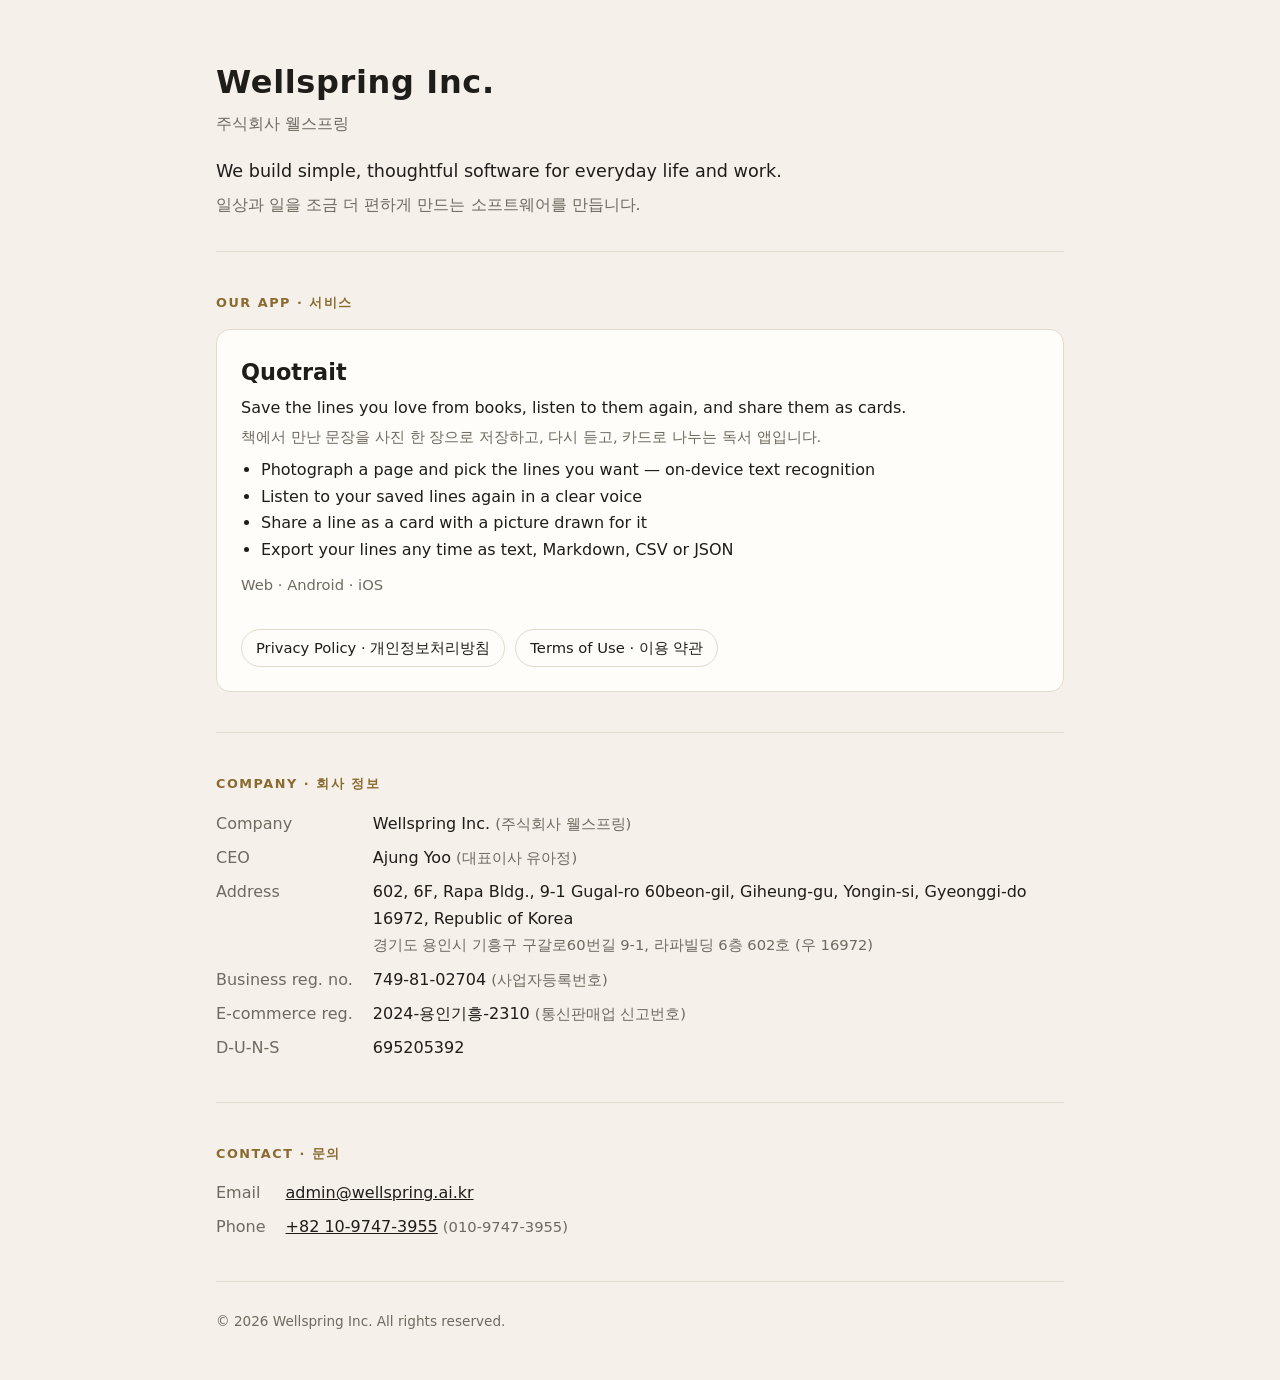
==== index.html @ 03c56001 "웰스프링 회사 사이트 첫 판: 회사 정보, Quotrait 소개, 개인정보처리방침·이용 약관 Co-Authored-By: Claude Opus 5.5 <noreply@anthrop" ====
<!doctype html>
<html lang="en">
<head>
<meta charset="utf-8">
<meta name="viewport" content="width=device-width, initial-scale=1">
<title>Wellspring Inc. · 주식회사 웰스프링</title>
<meta name="description" content="Wellspring Inc. (주식회사 웰스프링) is a software company in Yongin, Korea, and the developer of Quotrait, a reading app for saving and replaying lines from books.">
<style>
:root { color-scheme: light dark; --bg: #F5F1EA; --card: #FFFDF9; --ink: #1F1D1A; --muted: #6F6A60; --rule: #E2DACD; --accent: #8A6A2F; }
@media (prefers-color-scheme: dark) { :root { --bg: #151315; --card: #1D1A1D; --ink: #ECE7DD; --muted: #9A948A; --rule: #2E2B2F; --accent: #D2B074; } }
* { box-sizing: border-box; }
body { margin: 0; background: var(--bg); color: var(--ink); font: 16px/1.65 system-ui, -apple-system, "Segoe UI", "Noto Sans KR", sans-serif; }
.wrap { max-width: 880px; margin: 0 auto; padding: 0 16px; }
header { padding: 56px 0 32px; border-bottom: 1px solid var(--rule); }
.mark { font-weight: 700; letter-spacing: .02em; font-size: 2rem; margin: 0; }
.mark small { display: block; font-size: 1rem; font-weight: 500; color: var(--muted); letter-spacing: 0; margin-top: 2px; }
.lead { font-size: 1.1rem; max-width: 640px; margin: 20px 0 0; }
.lead + .lead { color: var(--muted); font-size: 1rem; margin-top: 6px; }
section { padding: 40px 0; border-bottom: 1px solid var(--rule); }
h2 { font-size: .8rem; text-transform: uppercase; letter-spacing: .12em; color: var(--accent); margin: 0 0 16px; }
.app { display: grid; gap: 20px; background: var(--card); border: 1px solid var(--rule); border-radius: 14px; padding: 24px; }
.app h3 { margin: 0; font-size: 1.4rem; }
.app p { margin: 4px 0; }
.app ul { margin: 8px 0 0; padding-left: 20px; }
.links { display: flex; flex-wrap: wrap; gap: 10px; margin-top: 8px; }
.links a { color: var(--ink); text-decoration: none; border: 1px solid var(--rule); border-radius: 999px; padding: 6px 14px; font-size: .92rem; }
.links a:hover { border-color: var(--accent); }
dl { display: grid; grid-template-columns: max-content 1fr; gap: 8px 20px; margin: 0; }
dt { color: var(--muted); }
dd { margin: 0; overflow-wrap: anywhere; }
.ko { color: var(--muted); font-size: .92rem; }
a { color: inherit; }
footer { padding: 28px 0 48px; color: var(--muted); font-size: .85rem; }
@media (max-width: 560px) { dl { grid-template-columns: 1fr; gap: 2px; } dd { margin-bottom: 10px; } header { padding-top: 40px; } }
</style>
</head>
<body>
<div class="wrap">

<header>
  <p class="mark">Wellspring Inc.<small>주식회사 웰스프링</small></p>
  <p class="lead">We build simple, thoughtful software for everyday life and work.</p>
  <p class="lead">일상과 일을 조금 더 편하게 만드는 소프트웨어를 만듭니다.</p>
</header>

<section>
  <h2>Our app · 서비스</h2>
  <div class="app">
    <div>
      <h3>Quotrait</h3>
      <p>Save the lines you love from books, listen to them again, and share them as cards.</p>
      <p class="ko">책에서 만난 문장을 사진 한 장으로 저장하고, 다시 듣고, 카드로 나누는 독서 앱입니다.</p>
      <ul>
        <li>Photograph a page and pick the lines you want — on-device text recognition</li>
        <li>Listen to your saved lines again in a clear voice</li>
        <li>Share a line as a card with a picture drawn for it</li>
        <li>Export your lines any time as text, Markdown, CSV or JSON</li>
      </ul>
      <p class="ko" style="margin-top:10px">Web · Android · iOS</p>
    </div>
    <div class="links">
      <a href="/quotrait/privacy.html">Privacy Policy · 개인정보처리방침</a>
      <a href="/quotrait/terms.html">Terms of Use · 이용 약관</a>
    </div>
  </div>
</section>

<section>
  <h2>Company · 회사 정보</h2>
  <dl>
    <dt>Company</dt><dd>Wellspring Inc. <span class="ko">(주식회사 웰스프링)</span></dd>
    <dt>CEO</dt><dd>Ajung Yoo <span class="ko">(대표이사 유아정)</span></dd>
    <dt>Address</dt><dd>602, 6F, Rapa Bldg., 9-1 Gugal-ro 60beon-gil, Giheung-gu, Yongin-si, Gyeonggi-do 16972, Republic of Korea<br><span class="ko">경기도 용인시 기흥구 구갈로60번길 9-1, 라파빌딩 6층 602호 (우 16972)</span></dd>
    <dt>Business reg. no.</dt><dd>749-81-02704 <span class="ko">(사업자등록번호)</span></dd>
    <dt>E-commerce reg.</dt><dd>2024-용인기흥-2310 <span class="ko">(통신판매업 신고번호)</span></dd>
    <dt>D-U-N-S</dt><dd>695205392</dd>
  </dl>
</section>

<section>
  <h2>Contact · 문의</h2>
  <dl>
    <dt>Email</dt><dd><a href="mailto:admin@wellspring.ai.kr">admin@wellspring.ai.kr</a></dd>
    <dt>Phone</dt><dd><a href="tel:+821097473955">+82 10-9747-3955</a> <span class="ko">(010-9747-3955)</span></dd>
  </dl>
</section>

<footer>© 2026 Wellspring Inc. All rights reserved.</footer>
</div>
</body>
</html>
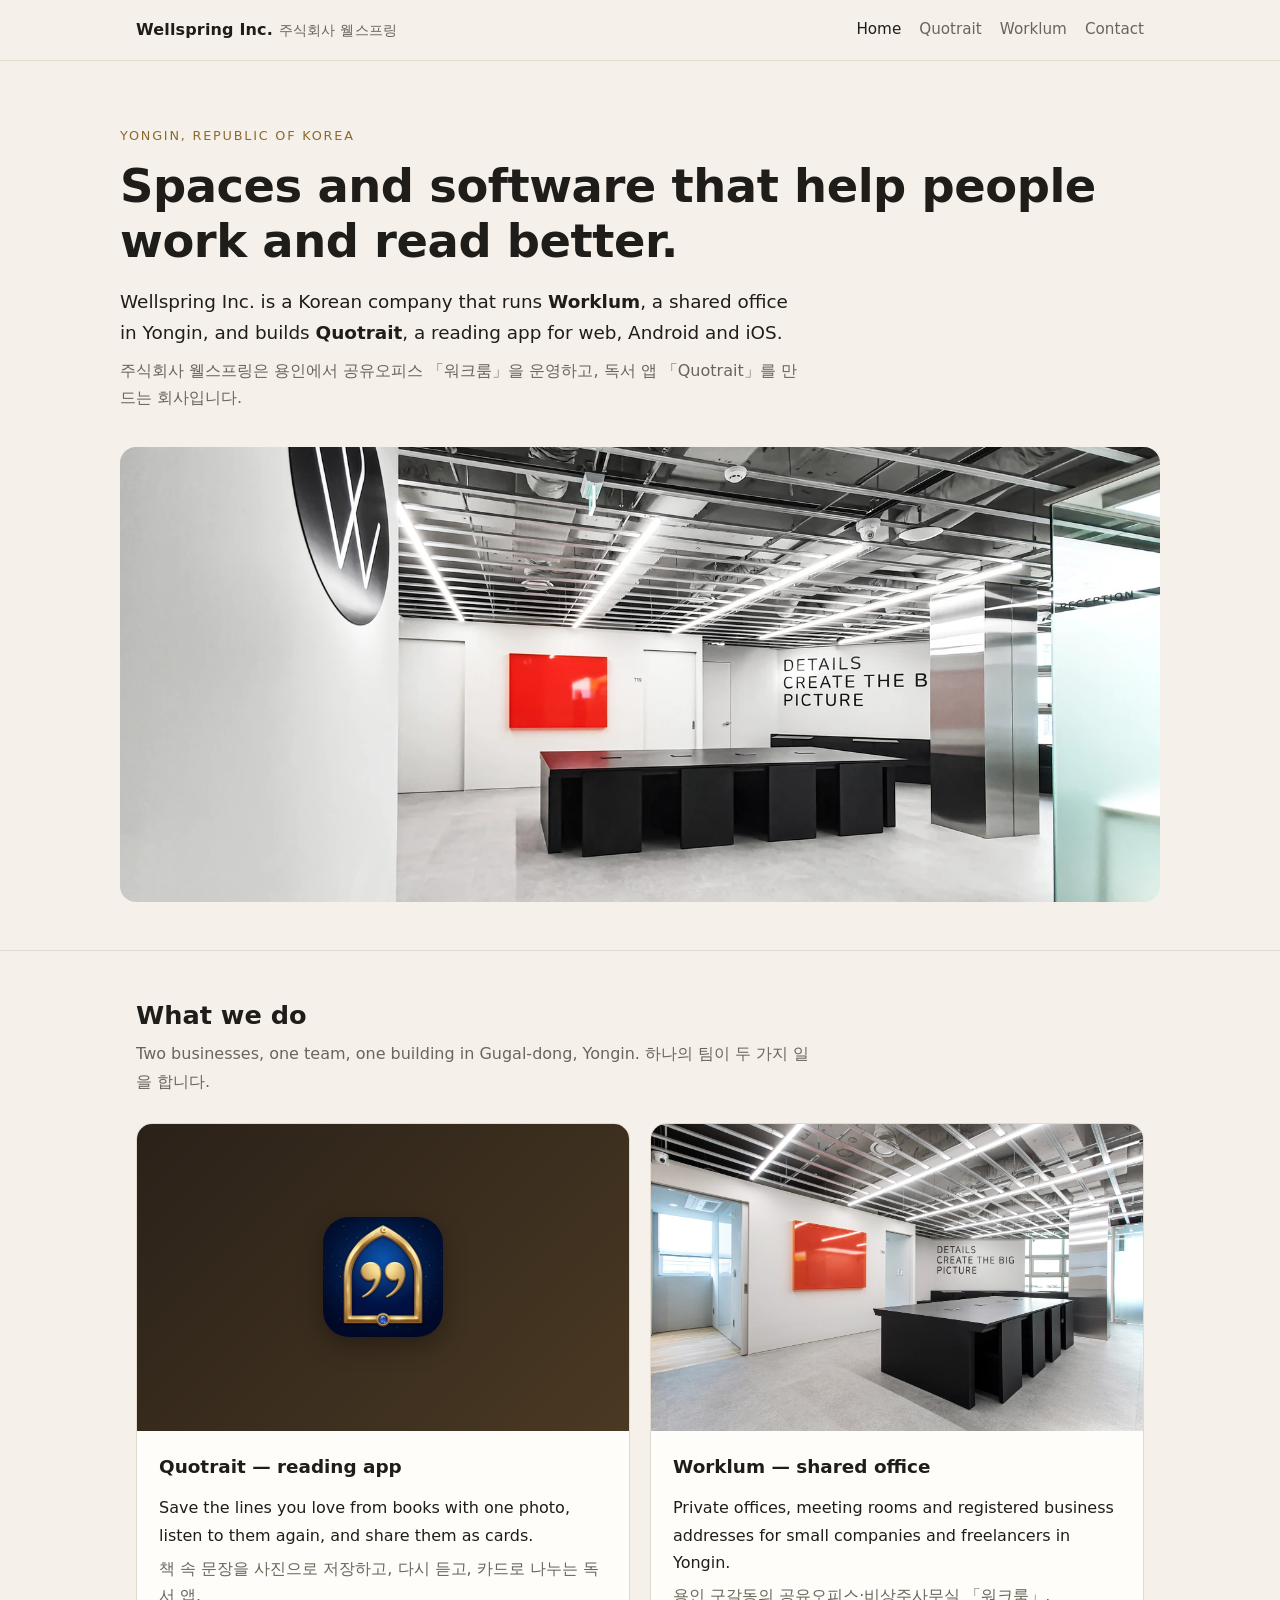
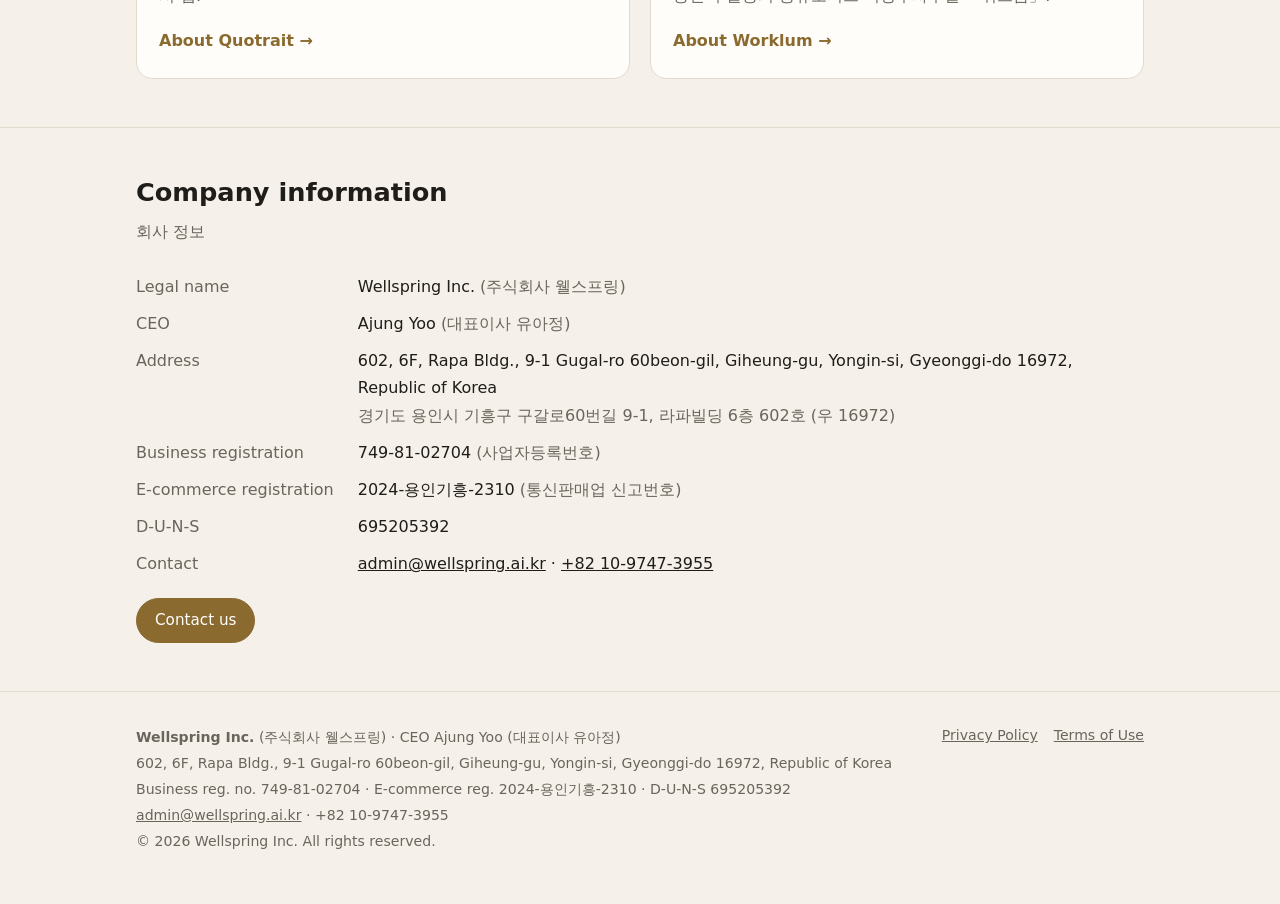
==== commit bfbcff40: "회사 사이트 확장: Quotrait·워크룸·문의 페이지와 사진 추가 (Apple 「최소한의 콘텐츠」 철회 대응) Co-Authored-By: Claude Opus 5.5 <nore" ====
--- a/index.html
+++ b/index.html
@@ -4,88 +4,73 @@
 <meta charset="utf-8">
 <meta name="viewport" content="width=device-width, initial-scale=1">
 <title>Wellspring Inc. · 주식회사 웰스프링</title>
-<meta name="description" content="Wellspring Inc. (주식회사 웰스프링) is a software company in Yongin, Korea, and the developer of Quotrait, a reading app for saving and replaying lines from books.">
-<style>
-:root { color-scheme: light dark; --bg: #F5F1EA; --card: #FFFDF9; --ink: #1F1D1A; --muted: #6F6A60; --rule: #E2DACD; --accent: #8A6A2F; }
-@media (prefers-color-scheme: dark) { :root { --bg: #151315; --card: #1D1A1D; --ink: #ECE7DD; --muted: #9A948A; --rule: #2E2B2F; --accent: #D2B074; } }
-* { box-sizing: border-box; }
-body { margin: 0; background: var(--bg); color: var(--ink); font: 16px/1.65 system-ui, -apple-system, "Segoe UI", "Noto Sans KR", sans-serif; }
-.wrap { max-width: 880px; margin: 0 auto; padding: 0 16px; }
-header { padding: 56px 0 32px; border-bottom: 1px solid var(--rule); }
-.mark { font-weight: 700; letter-spacing: .02em; font-size: 2rem; margin: 0; }
-.mark small { display: block; font-size: 1rem; font-weight: 500; color: var(--muted); letter-spacing: 0; margin-top: 2px; }
-.lead { font-size: 1.1rem; max-width: 640px; margin: 20px 0 0; }
-.lead + .lead { color: var(--muted); font-size: 1rem; margin-top: 6px; }
-section { padding: 40px 0; border-bottom: 1px solid var(--rule); }
-h2 { font-size: .8rem; text-transform: uppercase; letter-spacing: .12em; color: var(--accent); margin: 0 0 16px; }
-.app { display: grid; gap: 20px; background: var(--card); border: 1px solid var(--rule); border-radius: 14px; padding: 24px; }
-.app h3 { margin: 0; font-size: 1.4rem; }
-.app p { margin: 4px 0; }
-.app ul { margin: 8px 0 0; padding-left: 20px; }
-.links { display: flex; flex-wrap: wrap; gap: 10px; margin-top: 8px; }
-.links a { color: var(--ink); text-decoration: none; border: 1px solid var(--rule); border-radius: 999px; padding: 6px 14px; font-size: .92rem; }
-.links a:hover { border-color: var(--accent); }
-dl { display: grid; grid-template-columns: max-content 1fr; gap: 8px 20px; margin: 0; }
-dt { color: var(--muted); }
-dd { margin: 0; overflow-wrap: anywhere; }
-.ko { color: var(--muted); font-size: .92rem; }
-a { color: inherit; }
-footer { padding: 28px 0 48px; color: var(--muted); font-size: .85rem; }
-@media (max-width: 560px) { dl { grid-template-columns: 1fr; gap: 2px; } dd { margin-bottom: 10px; } header { padding-top: 40px; } }
-</style>
+<meta name="description" content="Wellspring Inc. (주식회사 웰스프링) runs Worklum, a shared office in Yongin, Korea, and develops Quotrait, a reading app for saving and replaying lines from books.">
+<link rel="icon" href="/favicon.png" type="image/png">
+<link rel="stylesheet" href="/style.css">
 </head>
 <body>
-<div class="wrap">
+<header class="top"><div class="wrap">
+  <a class="brand" href="/">Wellspring Inc.<span>주식회사 웰스프링</span></a>
+  <nav class="nav" aria-label="Main"><a href="/" aria-current="page">Home</a><a href="/quotrait/">Quotrait</a><a href="/worklum.html">Worklum</a><a href="/contact.html">Contact</a></nav>
+</div></header>
+<main>
+<div class="wrap hero">
+  <p class="eyebrow">Yongin, Republic of Korea</p>
+  <h1>Spaces and software that help people work and read better.</h1>
+  <p class="lead">Wellspring Inc. is a Korean company that runs <strong>Worklum</strong>, a shared office in Yongin, and builds <strong>Quotrait</strong>, a reading app for web, Android and iOS.</p>
+  <p class="lead ko">주식회사 웰스프링은 용인에서 공유오피스 「워크룸」을 운영하고, 독서 앱 「Quotrait」를 만드는 회사입니다.</p>
+  <div class="hero-img"><img src="/img/hero-1600.webp" alt="Worklum shared office lounge on the 7th floor of Rapa Building, Yongin" width="1600" height="700"></div>
+</div>
 
-<header>
-  <p class="mark">Wellspring Inc.<small>주식회사 웰스프링</small></p>
-  <p class="lead">We build simple, thoughtful software for everyday life and work.</p>
-  <p class="lead">일상과 일을 조금 더 편하게 만드는 소프트웨어를 만듭니다.</p>
-</header>
+<section><div class="wrap">
+  <h2>What we do</h2>
+  <p class="sub">Two businesses, one team, one building in Gugal-dong, Yongin. <span class="ko">하나의 팀이 두 가지 일을 합니다.</span></p>
+  <div class="grid">
+    <article class="card">
+      <div class="pic icon"><img src="/img/quotrait-icon-256.png" alt="Quotrait app icon" width="120" height="120"></div>
+      <div class="body">
+        <h3>Quotrait — reading app</h3>
+        <p>Save the lines you love from books with one photo, listen to them again, and share them as cards.</p>
+        <p class="ko">책 속 문장을 사진으로 저장하고, 다시 듣고, 카드로 나누는 독서 앱.</p>
+        <a class="more" href="/quotrait/">About Quotrait →</a>
+      </div>
+    </article>
+    <article class="card">
+      <div class="pic"><img src="/img/lounge-7f.webp" alt="Worklum lounge" width="800" height="500" loading="lazy"></div>
+      <div class="body">
+        <h3>Worklum — shared office</h3>
+        <p>Private offices, meeting rooms and registered business addresses for small companies and freelancers in Yongin.</p>
+        <p class="ko">용인 구갈동의 공유오피스·비상주사무실 「워크룸」.</p>
+        <a class="more" href="/worklum.html">About Worklum →</a>
+      </div>
+    </article>
+  </div>
+</div></section>
 
-<section>
-  <h2>Our app · 서비스</h2>
-  <div class="app">
-    <div>
-      <h3>Quotrait</h3>
-      <p>Save the lines you love from books, listen to them again, and share them as cards.</p>
-      <p class="ko">책에서 만난 문장을 사진 한 장으로 저장하고, 다시 듣고, 카드로 나누는 독서 앱입니다.</p>
-      <ul>
-        <li>Photograph a page and pick the lines you want — on-device text recognition</li>
-        <li>Listen to your saved lines again in a clear voice</li>
-        <li>Share a line as a card with a picture drawn for it</li>
-        <li>Export your lines any time as text, Markdown, CSV or JSON</li>
-      </ul>
-      <p class="ko" style="margin-top:10px">Web · Android · iOS</p>
-    </div>
-    <div class="links">
-      <a href="/quotrait/privacy.html">Privacy Policy · 개인정보처리방침</a>
-      <a href="/quotrait/terms.html">Terms of Use · 이용 약관</a>
-    </div>
-  </div>
-</section>
-
-<section>
-  <h2>Company · 회사 정보</h2>
-  <dl>
-    <dt>Company</dt><dd>Wellspring Inc. <span class="ko">(주식회사 웰스프링)</span></dd>
+<section><div class="wrap">
+  <h2>Company information</h2>
+  <p class="sub">회사 정보</p>
+  <dl class="facts">
+    <dt>Legal name</dt><dd>Wellspring Inc. <span class="ko">(주식회사 웰스프링)</span></dd>
     <dt>CEO</dt><dd>Ajung Yoo <span class="ko">(대표이사 유아정)</span></dd>
     <dt>Address</dt><dd>602, 6F, Rapa Bldg., 9-1 Gugal-ro 60beon-gil, Giheung-gu, Yongin-si, Gyeonggi-do 16972, Republic of Korea<br><span class="ko">경기도 용인시 기흥구 구갈로60번길 9-1, 라파빌딩 6층 602호 (우 16972)</span></dd>
-    <dt>Business reg. no.</dt><dd>749-81-02704 <span class="ko">(사업자등록번호)</span></dd>
-    <dt>E-commerce reg.</dt><dd>2024-용인기흥-2310 <span class="ko">(통신판매업 신고번호)</span></dd>
+    <dt>Business registration</dt><dd>749-81-02704 <span class="ko">(사업자등록번호)</span></dd>
+    <dt>E-commerce registration</dt><dd>2024-용인기흥-2310 <span class="ko">(통신판매업 신고번호)</span></dd>
     <dt>D-U-N-S</dt><dd>695205392</dd>
+    <dt>Contact</dt><dd><a href="mailto:admin@wellspring.ai.kr">admin@wellspring.ai.kr</a> · <a href="tel:+821097473955">+82 10-9747-3955</a></dd>
   </dl>
-</section>
-
-<section>
-  <h2>Contact · 문의</h2>
-  <dl>
-    <dt>Email</dt><dd><a href="mailto:admin@wellspring.ai.kr">admin@wellspring.ai.kr</a></dd>
-    <dt>Phone</dt><dd><a href="tel:+821097473955">+82 10-9747-3955</a> <span class="ko">(010-9747-3955)</span></dd>
-  </dl>
-</section>
-
-<footer>© 2026 Wellspring Inc. All rights reserved.</footer>
-</div>
+  <div class="btns"><a class="btn primary" href="/contact.html">Contact us</a></div>
+</div></section>
+</main>
+<footer><div class="wrap cols">
+  <div>
+    <p><strong>Wellspring Inc.</strong> (주식회사 웰스프링) · CEO Ajung Yoo (대표이사 유아정)</p>
+    <p>602, 6F, Rapa Bldg., 9-1 Gugal-ro 60beon-gil, Giheung-gu, Yongin-si, Gyeonggi-do 16972, Republic of Korea</p>
+    <p>Business reg. no. 749-81-02704 · E-commerce reg. 2024-용인기흥-2310 · D-U-N-S 695205392</p>
+    <p><a href="mailto:admin@wellspring.ai.kr">admin@wellspring.ai.kr</a> · +82 10-9747-3955</p>
+    <p>© 2026 Wellspring Inc. All rights reserved.</p>
+  </div>
+  <nav aria-label="Legal"><a href="/quotrait/privacy.html">Privacy Policy</a><a href="/quotrait/terms.html">Terms of Use</a></nav>
+</div></footer>
 </body>
 </html>
--- a/style.css
+++ b/style.css
@@ -0,0 +1,81 @@
+:root { color-scheme: light dark; --bg: #F5F1EA; --card: #FFFDF9; --ink: #1F1D1A; --muted: #6A655B; --rule: #E2DACD; --accent: #8A6A2F; --accent-ink: #FFFFFF; }
+@media (prefers-color-scheme: dark) { :root { --bg: #151315; --card: #1D1A1D; --ink: #ECE7DD; --muted: #A09A90; --rule: #2E2B2F; --accent: #D2B074; --accent-ink: #1A1712; } }
+* { box-sizing: border-box; }
+html { -webkit-text-size-adjust: 100%; }
+body { margin: 0; background: var(--bg); color: var(--ink); font: 16px/1.7 system-ui, -apple-system, "Segoe UI", "Noto Sans KR", sans-serif; }
+img { max-width: 100%; display: block; }
+a { color: inherit; }
+.wrap { max-width: 1040px; margin: 0 auto; padding: 0 16px; }
+
+/* 상단 */
+.top { border-bottom: 1px solid var(--rule); background: var(--bg); position: sticky; top: 0; z-index: 5; }
+.top .wrap { display: flex; align-items: center; justify-content: space-between; gap: 12px; min-height: 60px; flex-wrap: wrap; }
+.brand { font-weight: 700; text-decoration: none; letter-spacing: .01em; }
+.brand span { color: var(--muted); font-weight: 500; margin-left: 6px; font-size: .9rem; }
+.nav { display: flex; gap: 18px; flex-wrap: wrap; font-size: .95rem; }
+.nav a { text-decoration: none; color: var(--muted); padding: 4px 0; }
+.nav a:hover, .nav a[aria-current] { color: var(--ink); }
+
+/* 첫 화면 */
+.hero { padding: 64px 0 48px; }
+.eyebrow { font-size: .8rem; text-transform: uppercase; letter-spacing: .14em; color: var(--accent); margin: 0 0 12px; }
+h1 { font-size: clamp(1.9rem, 4.4vw, 2.9rem); line-height: 1.2; margin: 0 0 16px; letter-spacing: -.01em; }
+.lead { font-size: 1.15rem; max-width: 680px; margin: 0; }
+.ko { color: var(--muted); }
+.lead.ko { font-size: 1rem; margin-top: 8px; }
+.hero-img { margin-top: 36px; border-radius: 16px; overflow: hidden; aspect-ratio: 16 / 7; }
+.hero-img img { width: 100%; height: 100%; object-fit: cover; }
+
+section { padding: 48px 0; border-top: 1px solid var(--rule); }
+h2 { font-size: 1.6rem; margin: 0 0 8px; line-height: 1.3; }
+h3 { font-size: 1.15rem; margin: 0 0 6px; }
+.sub { color: var(--muted); margin: 0 0 28px; max-width: 680px; }
+
+/* 카드 */
+.grid { display: grid; gap: 20px; grid-template-columns: repeat(auto-fit, minmax(280px, 1fr)); }
+.card { background: var(--card); border: 1px solid var(--rule); border-radius: 16px; overflow: hidden; display: flex; flex-direction: column; }
+.card .pic { aspect-ratio: 16 / 10; overflow: hidden; background: var(--rule); }
+.card .pic img { width: 100%; height: 100%; object-fit: cover; }
+.card .pic.icon { display: grid; place-items: center; background: linear-gradient(135deg, #2A2119, #4A3923); }
+.card .pic.icon img { width: 120px; height: 120px; border-radius: 26px; box-shadow: 0 8px 24px rgba(0,0,0,.35); }
+.card .body { padding: 20px 22px 24px; display: flex; flex-direction: column; gap: 6px; flex: 1; }
+.card p { margin: 0; }
+.more { margin-top: auto; padding-top: 12px; font-weight: 600; text-decoration: none; color: var(--accent); }
+
+ul.list { margin: 8px 0 0; padding-left: 20px; }
+ul.list li { margin: 4px 0; }
+
+.btns { display: flex; flex-wrap: wrap; gap: 10px; margin-top: 20px; }
+.btn { display: inline-block; text-decoration: none; border: 1px solid var(--rule); border-radius: 999px; padding: 9px 18px; font-size: .95rem; background: var(--card); }
+.btn.primary { background: var(--accent); color: var(--accent-ink); border-color: var(--accent); }
+
+/* 사실 표 */
+dl.facts { display: grid; grid-template-columns: max-content 1fr; gap: 10px 24px; margin: 0; }
+dl.facts dt { color: var(--muted); }
+dl.facts dd { margin: 0; overflow-wrap: anywhere; }
+
+/* 사진 모음 */
+.gallery { display: grid; gap: 12px; grid-template-columns: repeat(auto-fill, minmax(220px, 1fr)); }
+.gallery figure { margin: 0; border-radius: 12px; overflow: hidden; background: var(--card); border: 1px solid var(--rule); }
+.gallery img { width: 100%; aspect-ratio: 4 / 3; object-fit: cover; }
+.gallery figcaption { padding: 8px 12px; font-size: .88rem; color: var(--muted); }
+
+.feature-grid { display: grid; gap: 16px; grid-template-columns: repeat(auto-fit, minmax(240px, 1fr)); }
+.feature { background: var(--card); border: 1px solid var(--rule); border-radius: 14px; padding: 20px; }
+.feature p { margin: 0; }
+
+.app-head { display: flex; gap: 20px; align-items: center; flex-wrap: wrap; }
+.app-head img { width: 96px; height: 96px; border-radius: 22px; }
+
+footer { border-top: 1px solid var(--rule); padding: 32px 0 48px; color: var(--muted); font-size: .88rem; }
+footer .cols { display: flex; flex-wrap: wrap; gap: 8px 28px; justify-content: space-between; }
+footer p { margin: 2px 0; }
+footer nav { display: flex; gap: 16px; flex-wrap: wrap; }
+
+@media (max-width: 600px) {
+  .hero { padding: 40px 0 32px; }
+  .hero-img { aspect-ratio: 4 / 3; }
+  dl.facts { grid-template-columns: 1fr; gap: 2px; }
+  dl.facts dd { margin-bottom: 12px; }
+  .nav { gap: 14px; font-size: .9rem; }
+}
